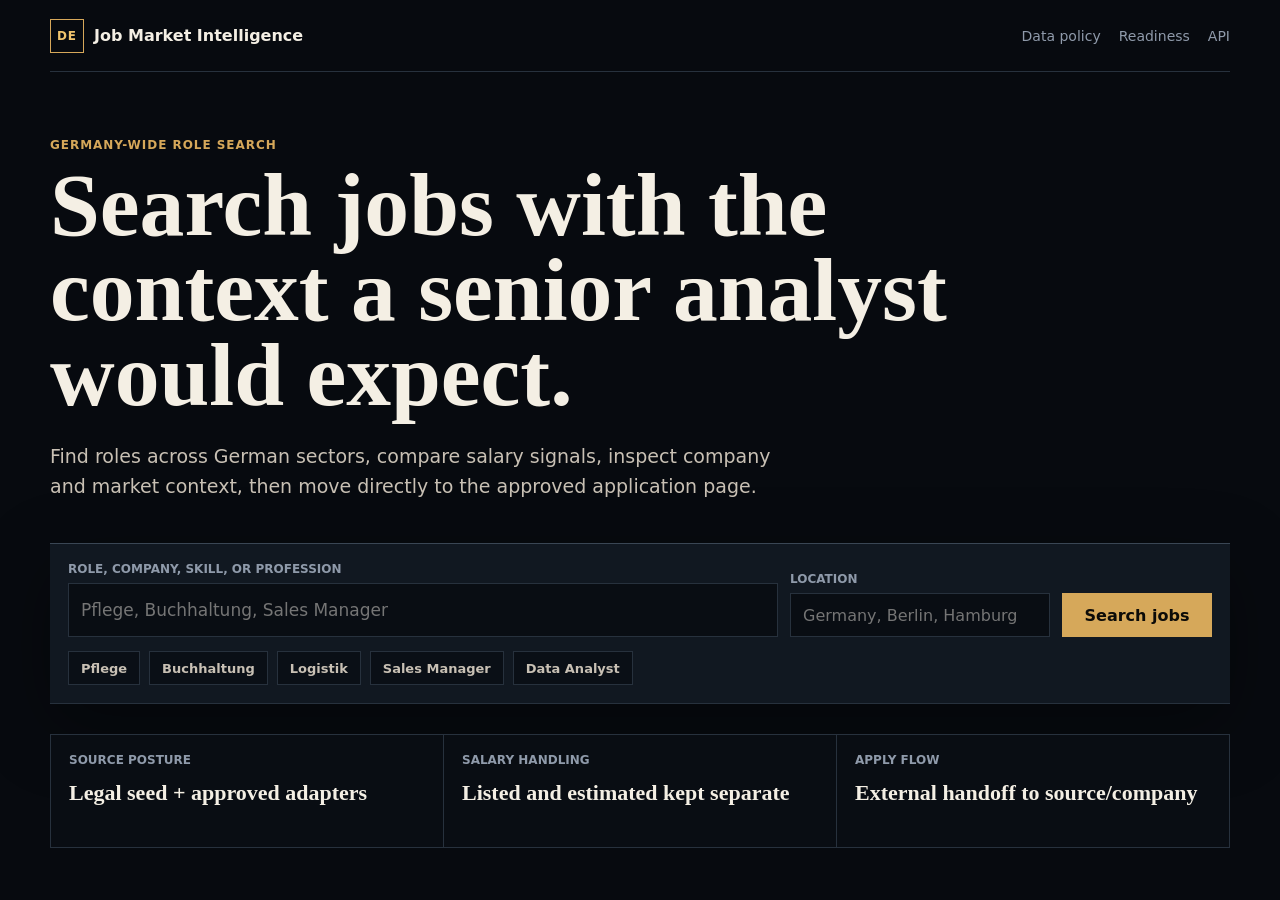
==== job-intelligence/index.html @ 81017dcb "Add frontend progress and decisions documentation" ====
<!doctype html>
<html lang="en">
<head>
  <meta charset="utf-8">
  <meta name="viewport" content="width=device-width, initial-scale=1">
  <title>German Job Market Intelligence</title>
  <link rel="stylesheet" href="/job-intelligence/css/base.css">
  <link rel="stylesheet" href="/job-intelligence/css/search.css">
</head>
<body class="search-page">
  <header class="site-header">
    <a class="brand" href="/" aria-label="German Job Market Intelligence">
      <span class="brand-mark">DE</span>
      <span>Job Market Intelligence</span>
    </a>
    <nav class="header-nav" aria-label="Primary">
      <a href="/data/governance">Data policy</a>
      <a href="/ready">Readiness</a>
      <a href="/docs">API</a>
    </nav>
  </header>

  <main class="search-shell">
    <section class="hero" aria-labelledby="page-title">
      <p class="eyebrow">Germany-wide role search</p>
      <h1 id="page-title">Search jobs with the context a senior analyst would expect.</h1>
      <p class="hero-copy">
        Find roles across German sectors, compare salary signals, inspect company and market context,
        then move directly to the approved application page.
      </p>
    </section>

    <section class="search-panel" aria-label="Search jobs">
      <form id="search-form" class="search-form">
        <label class="field field-query">
          <span>Role, company, skill, or profession</span>
          <input id="query" name="q" type="search" autocomplete="off" placeholder="Pflege, Buchhaltung, Sales Manager">
        </label>
        <label class="field">
          <span>Location</span>
          <input id="location" name="location" type="search" autocomplete="off" placeholder="Germany, Berlin, Hamburg">
        </label>
        <button class="primary-action" type="submit">Search jobs</button>
      </form>

      <div class="quick-searches" aria-label="Fast searches">
        <button type="button" data-query="Pflege">Pflege</button>
        <button type="button" data-query="Buchhaltung">Buchhaltung</button>
        <button type="button" data-query="Logistik">Logistik</button>
        <button type="button" data-query="Sales Manager">Sales Manager</button>
        <button type="button" data-query="Data Analyst">Data Analyst</button>
      </div>
    </section>

    <section class="market-strip" aria-label="Platform status">
      <article>
        <span>Source posture</span>
        <strong>Legal seed + approved adapters</strong>
      </article>
      <article>
        <span>Salary handling</span>
        <strong>Listed and estimated kept separate</strong>
      </article>
      <article>
        <span>Apply flow</span>
        <strong>External handoff to source/company</strong>
      </article>
    </section>
  </main>

  <script src="/job-intelligence/js/search.js" defer></script>
</body>
</html>
---- job-intelligence/css/base.css ----
:root {
  color-scheme: dark;
  --bg: #070a0f;
  --bg-elevated: #0d121a;
  --panel: #111821;
  --panel-strong: #151d28;
  --line: #27313d;
  --line-bright: #3a4654;
  --text: #f4efe4;
  --text-soft: #c8c0b4;
  --muted: #8f9aaa;
  --amber: #d6a85a;
  --amber-strong: #f0c46d;
  --blue: #7fa7c9;
  --danger: #e08b7f;
  --success: #95c9a2;
  --shadow: rgba(0, 0, 0, 0.34);
  --serif: Georgia, "Times New Roman", serif;
  --sans: Inter, ui-sans-serif, system-ui, -apple-system, BlinkMacSystemFont, "Segoe UI", sans-serif;
}

* {
  box-sizing: border-box;
}

html {
  min-height: 100%;
  background: var(--bg);
}

body {
  min-height: 100%;
  margin: 0;
  background: var(--bg);
  color: var(--text);
  font-family: var(--sans);
  letter-spacing: 0;
}

a {
  color: inherit;
}

button,
input,
select {
  font: inherit;
}

button {
  cursor: pointer;
}

button:disabled {
  cursor: not-allowed;
  opacity: 0.45;
}

input,
select {
  width: 100%;
  min-height: 44px;
  border: 1px solid var(--line);
  background: #090d13;
  color: var(--text);
  padding: 0 12px;
  border-radius: 0;
  outline: none;
}

input:focus,
select:focus {
  border-color: var(--amber);
}

.brand {
  display: inline-flex;
  align-items: center;
  gap: 10px;
  color: var(--text);
  text-decoration: none;
  font-weight: 800;
}

.brand-mark {
  display: grid;
  width: 34px;
  height: 34px;
  place-items: center;
  border: 1px solid var(--amber);
  color: var(--amber-strong);
  font-size: 12px;
  letter-spacing: 0.08em;
}

.eyebrow {
  margin: 0 0 10px;
  color: var(--amber);
  font-size: 12px;
  font-weight: 800;
  letter-spacing: 0.08em;
  text-transform: uppercase;
}

.field {
  display: grid;
  gap: 7px;
}

.field span {
  color: var(--muted);
  font-size: 12px;
  font-weight: 800;
  text-transform: uppercase;
}

.primary-action,
.secondary-action {
  min-height: 44px;
  border: 1px solid var(--amber);
  background: var(--amber);
  color: #0c0b08;
  padding: 0 16px;
  font-weight: 900;
}

.secondary-action {
  background: transparent;
  color: var(--amber-strong);
}

.status-message {
  border: 1px solid var(--line);
  background: var(--panel);
  color: var(--text-soft);
  padding: 16px;
}

.status-message.error {
  border-color: rgba(224, 139, 127, 0.65);
  color: var(--danger);
}

@media (max-width: 680px) {
  .brand {
    font-size: 14px;
  }
}
---- job-intelligence/css/search.css ----
.search-page {
  min-height: 100vh;
}

.site-header {
  width: min(1180px, calc(100% - 32px));
  min-height: 72px;
  margin: 0 auto;
  display: flex;
  align-items: center;
  justify-content: space-between;
  gap: 18px;
  border-bottom: 1px solid var(--line);
}

.header-nav {
  display: flex;
  align-items: center;
  gap: 18px;
  color: var(--muted);
  font-size: 14px;
}

.header-nav a {
  text-decoration: none;
}

.header-nav a:hover {
  color: var(--amber);
}

.search-shell {
  width: min(1180px, calc(100% - 32px));
  margin: 0 auto;
  padding: 66px 0 42px;
}

.hero {
  max-width: 940px;
}

.hero h1 {
  margin: 0;
  max-width: 900px;
  font-family: var(--serif);
  font-size: clamp(46px, 7vw, 92px);
  font-weight: 700;
  line-height: 0.95;
  letter-spacing: 0;
}

.hero-copy {
  max-width: 760px;
  margin: 24px 0 0;
  color: var(--text-soft);
  font-size: 19px;
  line-height: 1.58;
}

.search-panel {
  margin-top: 42px;
  border-top: 1px solid var(--line-bright);
  border-bottom: 1px solid var(--line);
  background: var(--panel);
  padding: 18px;
  box-shadow: 0 22px 70px var(--shadow);
}

.search-form {
  display: grid;
  grid-template-columns: minmax(260px, 1fr) minmax(190px, 260px) 150px;
  gap: 12px;
  align-items: end;
}

.field-query input {
  min-height: 54px;
  font-size: 17px;
}

.quick-searches {
  display: flex;
  flex-wrap: wrap;
  gap: 9px;
  margin-top: 14px;
}

.quick-searches button {
  min-height: 34px;
  border: 1px solid var(--line);
  background: #0a0f16;
  color: var(--text-soft);
  padding: 0 12px;
  font-size: 13px;
  font-weight: 750;
}

.quick-searches button:hover {
  border-color: var(--amber);
  color: var(--amber-strong);
}

.market-strip {
  display: grid;
  grid-template-columns: repeat(3, minmax(0, 1fr));
  gap: 1px;
  margin-top: 30px;
  border: 1px solid var(--line);
  background: var(--line);
}

.market-strip article {
  min-height: 112px;
  background: #090d13;
  padding: 18px;
}

.market-strip span {
  display: block;
  color: var(--muted);
  font-size: 12px;
  font-weight: 800;
  text-transform: uppercase;
}

.market-strip strong {
  display: block;
  margin-top: 14px;
  color: var(--text);
  font-family: var(--serif);
  font-size: 22px;
  line-height: 1.12;
}

@media (max-width: 820px) {
  .site-header {
    align-items: flex-start;
    flex-direction: column;
    padding: 16px 0;
  }

  .search-shell {
    padding-top: 42px;
  }

  .search-form,
  .market-strip {
    grid-template-columns: 1fr;
  }
}
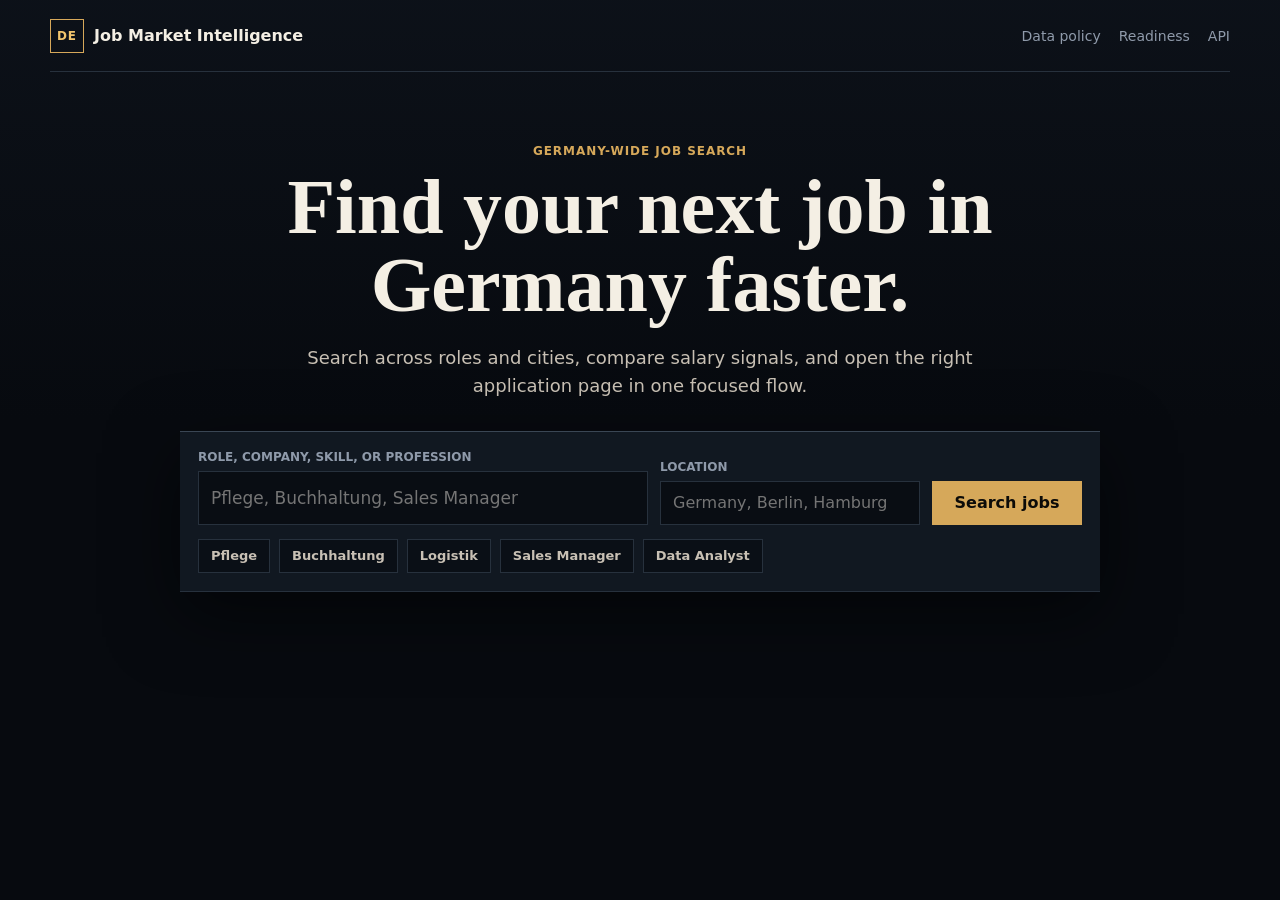
==== commit c7d3d3f7: "Frontend progress and decisions" ====
--- a/job-intelligence/index.html
+++ b/job-intelligence/index.html
@@ -22,11 +22,10 @@
 
   <main class="search-shell">
     <section class="hero" aria-labelledby="page-title">
-      <p class="eyebrow">Germany-wide role search</p>
-      <h1 id="page-title">Search jobs with the context a senior analyst would expect.</h1>
+      <p class="eyebrow">Germany-wide job search</p>
+      <h1 id="page-title">Find your next job in Germany faster.</h1>
       <p class="hero-copy">
-        Find roles across German sectors, compare salary signals, inspect company and market context,
-        then move directly to the approved application page.
+        Search across roles and cities, compare salary signals, and open the right application page in one focused flow.
       </p>
     </section>
 
@@ -50,24 +49,11 @@
         <button type="button" data-query="Sales Manager">Sales Manager</button>
         <button type="button" data-query="Data Analyst">Data Analyst</button>
       </div>
-    </section>
-
-    <section class="market-strip" aria-label="Platform status">
-      <article>
-        <span>Source posture</span>
-        <strong>Legal seed + approved adapters</strong>
-      </article>
-      <article>
-        <span>Salary handling</span>
-        <strong>Listed and estimated kept separate</strong>
-      </article>
-      <article>
-        <span>Apply flow</span>
-        <strong>External handoff to source/company</strong>
-      </article>
+      <div id="search-status" class="status-message" hidden></div>
     </section>
   </main>
 
+  <script src="/job-intelligence/js/api.js" defer></script>
   <script src="/job-intelligence/js/search.js" defer></script>
 </body>
 </html>
--- a/job-intelligence/css/base.css
+++ b/job-intelligence/css/base.css
@@ -15,6 +15,8 @@
   --danger: #e08b7f;
   --success: #95c9a2;
   --shadow: rgba(0, 0, 0, 0.34);
+  --shadow-strong: rgba(0, 0, 0, 0.52);
+  --focus: rgba(240, 196, 109, 0.28);
   --serif: Georgia, "Times New Roman", serif;
   --sans: Inter, ui-sans-serif, system-ui, -apple-system, BlinkMacSystemFont, "Segoe UI", sans-serif;
 }
@@ -31,7 +33,9 @@
 body {
   min-height: 100%;
   margin: 0;
-  background: var(--bg);
+  background:
+    linear-gradient(180deg, rgba(13, 18, 26, 0.88), rgba(7, 10, 15, 1) 420px),
+    var(--bg);
   color: var(--text);
   font-family: var(--sans);
   letter-spacing: 0;
@@ -49,6 +53,7 @@
 
 button {
   cursor: pointer;
+  transition: border-color 140ms ease, color 140ms ease, background 140ms ease, transform 140ms ease, box-shadow 140ms ease;
 }
 
 button:disabled {
@@ -66,11 +71,21 @@
   padding: 0 12px;
   border-radius: 0;
   outline: none;
+  transition: border-color 140ms ease, box-shadow 140ms ease, background 140ms ease;
 }
 
 input:focus,
 select:focus {
   border-color: var(--amber);
+  box-shadow: 0 0 0 3px var(--focus);
+}
+
+a:focus-visible,
+button:focus-visible,
+input:focus-visible,
+select:focus-visible {
+  outline: 2px solid var(--amber);
+  outline-offset: 2px;
 }
 
 .brand {
@@ -124,9 +139,20 @@
   font-weight: 900;
 }
 
+.primary-action:hover {
+  background: var(--amber-strong);
+  border-color: var(--amber-strong);
+  transform: translateY(-1px);
+}
+
 .secondary-action {
   background: transparent;
   color: var(--amber-strong);
+}
+
+.secondary-action:hover {
+  background: rgba(214, 168, 90, 0.08);
+  transform: translateY(-1px);
 }
 
 .status-message {
@@ -134,6 +160,7 @@
   background: var(--panel);
   color: var(--text-soft);
   padding: 16px;
+  line-height: 1.45;
 }
 
 .status-message.error {
@@ -141,6 +168,32 @@
   color: var(--danger);
 }
 
+.status-message.loading {
+  position: relative;
+  overflow: hidden;
+}
+
+.status-message.loading::after {
+  content: "";
+  position: absolute;
+  inset: auto 0 0;
+  height: 2px;
+  background: var(--amber);
+  animation: loading-bar 1.2s ease-in-out infinite;
+}
+
+@keyframes loading-bar {
+  0% {
+    transform: translateX(-100%);
+  }
+  50% {
+    transform: translateX(0);
+  }
+  100% {
+    transform: translateX(100%);
+  }
+}
+
 @media (max-width: 680px) {
   .brand {
     font-size: 14px;
--- a/job-intelligence/css/search.css
+++ b/job-intelligence/css/search.css
@@ -1,5 +1,7 @@
 .search-page {
   min-height: 100vh;
+  display: grid;
+  grid-template-rows: auto minmax(0, 1fr);
 }
 
 .site-header {
@@ -11,6 +13,7 @@
   justify-content: space-between;
   gap: 18px;
   border-bottom: 1px solid var(--line);
+  animation: rise-in 420ms ease both;
 }
 
 .header-nav {
@@ -32,38 +35,44 @@
 .search-shell {
   width: min(1180px, calc(100% - 32px));
   margin: 0 auto;
-  padding: 66px 0 42px;
+  padding: clamp(42px, 8vh, 78px) 0 42px;
+  align-self: start;
 }
 
 .hero {
-  max-width: 940px;
+  max-width: 860px;
+  margin: 0 auto;
+  text-align: center;
+  animation: rise-in 520ms ease both;
 }
 
 .hero h1 {
   margin: 0;
-  max-width: 900px;
+  max-width: 860px;
   font-family: var(--serif);
-  font-size: clamp(46px, 7vw, 92px);
+  font-size: clamp(42px, 6.2vw, 78px);
   font-weight: 700;
-  line-height: 0.95;
+  line-height: 1;
   letter-spacing: 0;
 }
 
 .hero-copy {
-  max-width: 760px;
-  margin: 24px 0 0;
+  max-width: 680px;
+  margin: 20px auto 0;
   color: var(--text-soft);
-  font-size: 19px;
+  font-size: 18px;
   line-height: 1.58;
 }
 
 .search-panel {
-  margin-top: 42px;
+  width: min(920px, 100%);
+  margin: 30px auto 0;
   border-top: 1px solid var(--line-bright);
   border-bottom: 1px solid var(--line);
   background: var(--panel);
   padding: 18px;
-  box-shadow: 0 22px 70px var(--shadow);
+  box-shadow: 0 22px 70px var(--shadow-strong);
+  animation: rise-in 620ms ease both;
 }
 
 .search-form {
@@ -98,38 +107,16 @@
 .quick-searches button:hover {
   border-color: var(--amber);
   color: var(--amber-strong);
+  transform: translateY(-1px);
 }
 
-.market-strip {
-  display: grid;
-  grid-template-columns: repeat(3, minmax(0, 1fr));
-  gap: 1px;
-  margin-top: 30px;
-  border: 1px solid var(--line);
-  background: var(--line);
+.quick-searches button:active,
+.primary-action:active {
+  transform: translateY(0);
 }
 
-.market-strip article {
-  min-height: 112px;
-  background: #090d13;
-  padding: 18px;
-}
-
-.market-strip span {
-  display: block;
-  color: var(--muted);
-  font-size: 12px;
-  font-weight: 800;
-  text-transform: uppercase;
-}
-
-.market-strip strong {
-  display: block;
+#search-status {
   margin-top: 14px;
-  color: var(--text);
-  font-family: var(--serif);
-  font-size: 22px;
-  line-height: 1.12;
 }
 
 @media (max-width: 820px) {
@@ -140,11 +127,29 @@
   }
 
   .search-shell {
-    padding-top: 42px;
+    padding-top: 34px;
   }
 
-  .search-form,
-  .market-strip {
+  .search-form {
     grid-template-columns: 1fr;
   }
 }
+
+@keyframes rise-in {
+  from {
+    opacity: 0;
+    transform: translateY(10px);
+  }
+  to {
+    opacity: 1;
+    transform: translateY(0);
+  }
+}
+
+@media (prefers-reduced-motion: reduce) {
+  .site-header,
+  .hero,
+  .search-panel {
+    animation: none;
+  }
+}
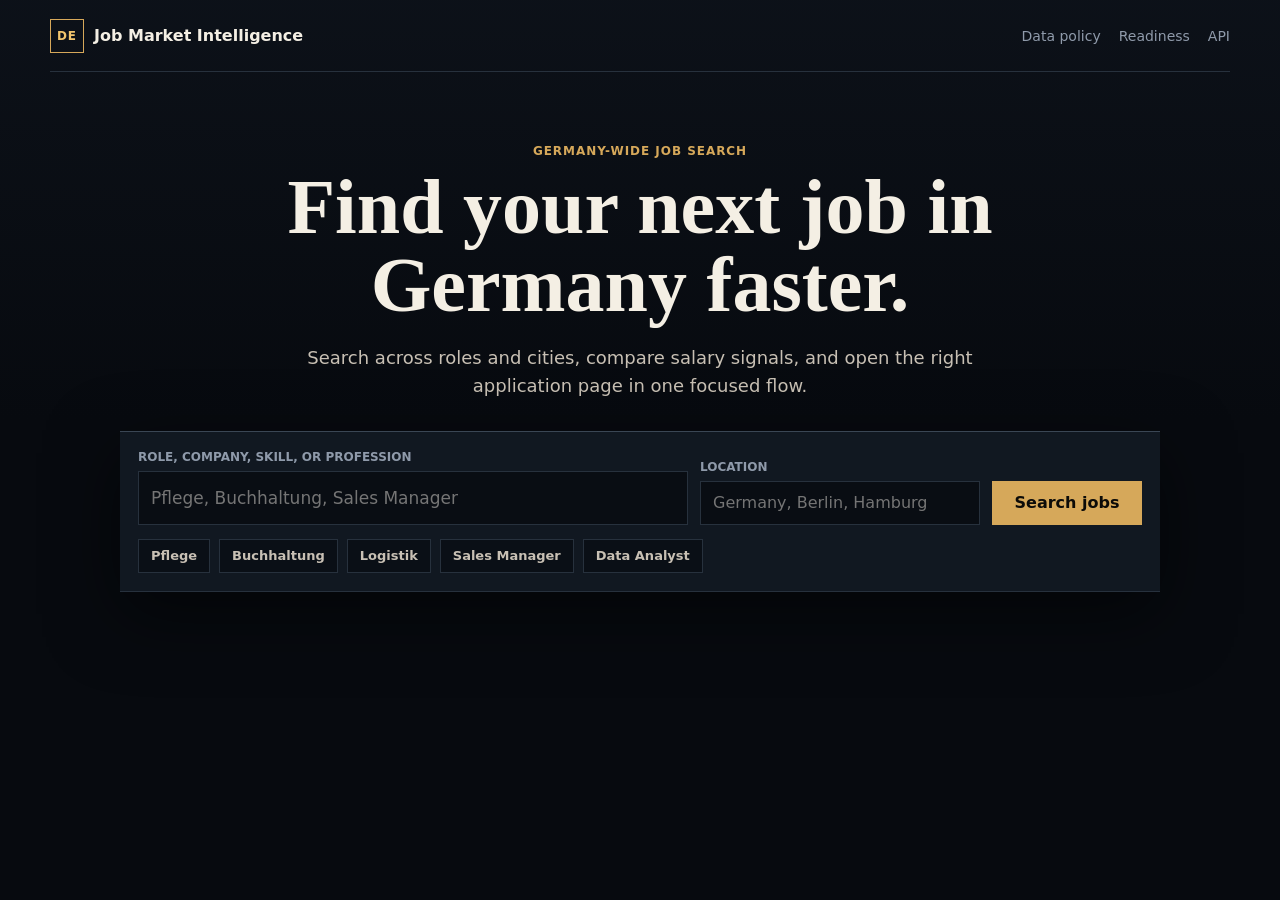
==== commit aece4124: "Backend and frontend changes to reflect the progress and decisions made in the backend development." ====
--- a/job-intelligence/index.html
+++ b/job-intelligence/index.html
@@ -34,6 +34,7 @@
         <label class="field field-query">
           <span>Role, company, skill, or profession</span>
           <input id="query" name="q" type="search" autocomplete="off" placeholder="Pflege, Buchhaltung, Sales Manager">
+          <div id="suggestions" class="suggestions" hidden></div>
         </label>
         <label class="field">
           <span>Location</span>
--- a/job-intelligence/css/search.css
+++ b/job-intelligence/css/search.css
@@ -65,7 +65,7 @@
 }
 
 .search-panel {
-  width: min(920px, 100%);
+  width: min(1040px, 100%);
   margin: 30px auto 0;
   border-top: 1px solid var(--line-bright);
   border-bottom: 1px solid var(--line);
@@ -77,9 +77,13 @@
 
 .search-form {
   display: grid;
-  grid-template-columns: minmax(260px, 1fr) minmax(190px, 260px) 150px;
+  grid-template-columns: minmax(360px, 1.6fr) minmax(200px, 280px) 150px;
   gap: 12px;
   align-items: end;
+}
+
+.field-query {
+  position: relative;
 }
 
 .field-query input {
@@ -119,6 +123,60 @@
   margin-top: 14px;
 }
 
+.suggestions {
+  position: absolute;
+  top: calc(100% + 8px);
+  left: 0;
+  right: 0;
+  z-index: 30;
+  border: 1px solid var(--line-bright);
+  background: #090d13;
+  box-shadow: 0 18px 44px var(--shadow-strong);
+  max-height: 280px;
+  overflow: auto;
+}
+
+.suggestion-button {
+  width: 100%;
+  min-height: 46px;
+  display: flex;
+  align-items: center;
+  justify-content: space-between;
+  gap: 12px;
+  border: 0;
+  border-bottom: 1px solid var(--line);
+  background: transparent;
+  color: var(--text);
+  padding: 0 12px;
+  text-align: left;
+}
+
+.suggestion-button:last-child {
+  border-bottom: 0;
+}
+
+.suggestion-button:hover,
+.suggestion-button.active {
+  background: rgba(214, 168, 90, 0.08);
+  color: var(--amber-strong);
+  transform: none;
+}
+
+.suggestion-value {
+  overflow: hidden;
+  text-overflow: ellipsis;
+  white-space: nowrap;
+}
+
+.suggestion-category {
+  color: var(--muted);
+  font-size: 11px;
+  font-weight: 800;
+  letter-spacing: 0.08em;
+  text-transform: uppercase;
+  white-space: nowrap;
+}
+
 @media (max-width: 820px) {
   .site-header {
     align-items: flex-start;
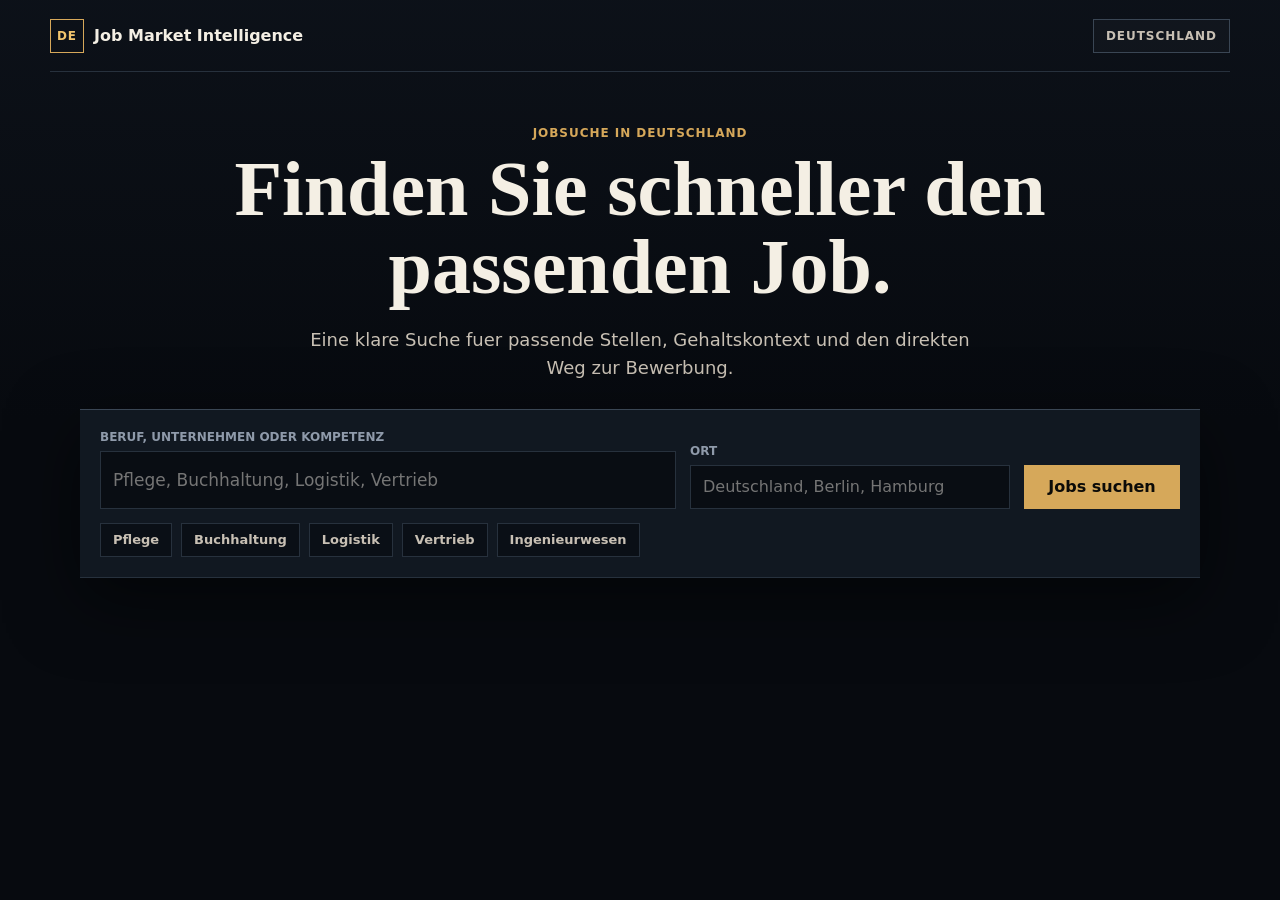
==== commit 37df38d9: "Polished frontend and progress documentation" ====
--- a/job-intelligence/index.html
+++ b/job-intelligence/index.html
@@ -1,9 +1,9 @@
 <!doctype html>
-<html lang="en">
+<html lang="de">
 <head>
   <meta charset="utf-8">
   <meta name="viewport" content="width=device-width, initial-scale=1">
-  <title>German Job Market Intelligence</title>
+  <title>Jobs in Deutschland | Job Market Intelligence</title>
   <link rel="stylesheet" href="/job-intelligence/css/base.css">
   <link rel="stylesheet" href="/job-intelligence/css/search.css">
 </head>
@@ -13,42 +13,38 @@
       <span class="brand-mark">DE</span>
       <span>Job Market Intelligence</span>
     </a>
-    <nav class="header-nav" aria-label="Primary">
-      <a href="/data/governance">Data policy</a>
-      <a href="/ready">Readiness</a>
-      <a href="/docs">API</a>
-    </nav>
+    <div class="header-signal" aria-label="Market focus">Deutschland</div>
   </header>
 
   <main class="search-shell">
     <section class="hero" aria-labelledby="page-title">
-      <p class="eyebrow">Germany-wide job search</p>
-      <h1 id="page-title">Find your next job in Germany faster.</h1>
+      <p class="eyebrow">Jobsuche in Deutschland</p>
+      <h1 id="page-title">Finden Sie schneller den passenden Job.</h1>
       <p class="hero-copy">
-        Search across roles and cities, compare salary signals, and open the right application page in one focused flow.
+        Eine klare Suche fuer passende Stellen, Gehaltskontext und den direkten Weg zur Bewerbung.
       </p>
     </section>
 
-    <section class="search-panel" aria-label="Search jobs">
+    <section class="search-panel" aria-label="Jobs suchen">
       <form id="search-form" class="search-form">
         <label class="field field-query">
-          <span>Role, company, skill, or profession</span>
-          <input id="query" name="q" type="search" autocomplete="off" placeholder="Pflege, Buchhaltung, Sales Manager">
+          <span>Beruf, Unternehmen oder Kompetenz</span>
+          <input id="query" name="q" type="search" autocomplete="off" placeholder="Pflege, Buchhaltung, Logistik, Vertrieb">
           <div id="suggestions" class="suggestions" hidden></div>
         </label>
         <label class="field">
-          <span>Location</span>
-          <input id="location" name="location" type="search" autocomplete="off" placeholder="Germany, Berlin, Hamburg">
+          <span>Ort</span>
+          <input id="location" name="location" type="search" autocomplete="off" placeholder="Deutschland, Berlin, Hamburg">
         </label>
-        <button class="primary-action" type="submit">Search jobs</button>
+        <button class="primary-action" type="submit">Jobs suchen</button>
       </form>
 
-      <div class="quick-searches" aria-label="Fast searches">
+      <div class="quick-searches" aria-label="Schnellsuchen">
         <button type="button" data-query="Pflege">Pflege</button>
         <button type="button" data-query="Buchhaltung">Buchhaltung</button>
         <button type="button" data-query="Logistik">Logistik</button>
-        <button type="button" data-query="Sales Manager">Sales Manager</button>
-        <button type="button" data-query="Data Analyst">Data Analyst</button>
+        <button type="button" data-query="Vertrieb">Vertrieb</button>
+        <button type="button" data-query="Ingenieurwesen">Ingenieurwesen</button>
       </div>
       <div id="search-status" class="status-message" hidden></div>
     </section>
--- a/job-intelligence/css/search.css
+++ b/job-intelligence/css/search.css
@@ -16,26 +16,24 @@
   animation: rise-in 420ms ease both;
 }
 
-.header-nav {
+.header-signal {
   display: flex;
   align-items: center;
-  gap: 18px;
-  color: var(--muted);
-  font-size: 14px;
-}
-
-.header-nav a {
-  text-decoration: none;
-}
-
-.header-nav a:hover {
-  color: var(--amber);
+  min-height: 34px;
+  border: 1px solid var(--line-bright);
+  color: var(--text-soft);
+  padding: 0 12px;
+  font-size: 12px;
+  font-weight: 850;
+  letter-spacing: 0.08em;
+  text-transform: uppercase;
+  background: rgba(244, 239, 228, 0.02);
 }
 
 .search-shell {
   width: min(1180px, calc(100% - 32px));
   margin: 0 auto;
-  padding: clamp(42px, 8vh, 78px) 0 42px;
+  padding: clamp(32px, 6vh, 56px) 0 42px;
   align-self: start;
 }
 
@@ -65,20 +63,20 @@
 }
 
 .search-panel {
-  width: min(1040px, 100%);
-  margin: 30px auto 0;
+  width: min(1120px, 100%);
+  margin: 26px auto 0;
   border-top: 1px solid var(--line-bright);
   border-bottom: 1px solid var(--line);
   background: var(--panel);
-  padding: 18px;
+  padding: 20px;
   box-shadow: 0 22px 70px var(--shadow-strong);
   animation: rise-in 620ms ease both;
 }
 
 .search-form {
   display: grid;
-  grid-template-columns: minmax(360px, 1.6fr) minmax(200px, 280px) 150px;
-  gap: 12px;
+  grid-template-columns: minmax(420px, 1.8fr) minmax(220px, 320px) 156px;
+  gap: 14px;
   align-items: end;
 }
 
@@ -87,7 +85,7 @@
 }
 
 .field-query input {
-  min-height: 54px;
+  min-height: 58px;
   font-size: 17px;
 }
 
